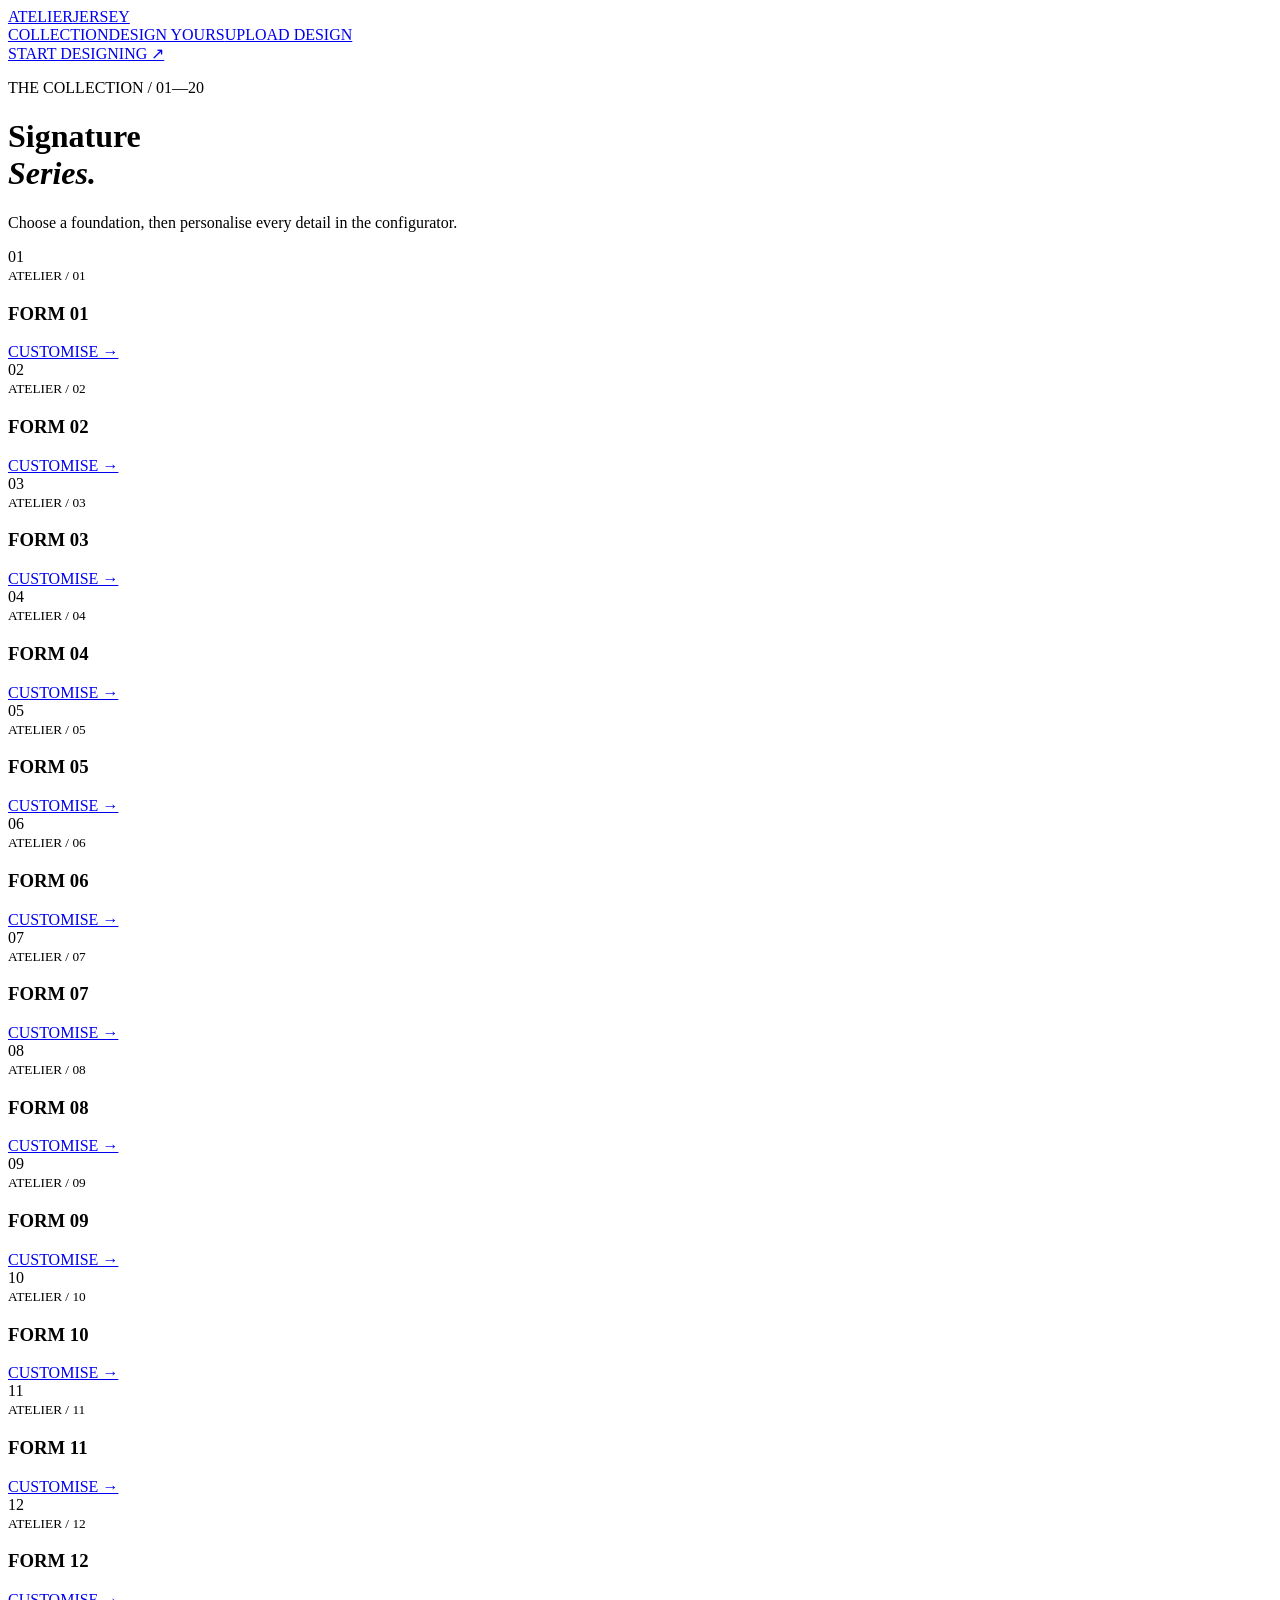
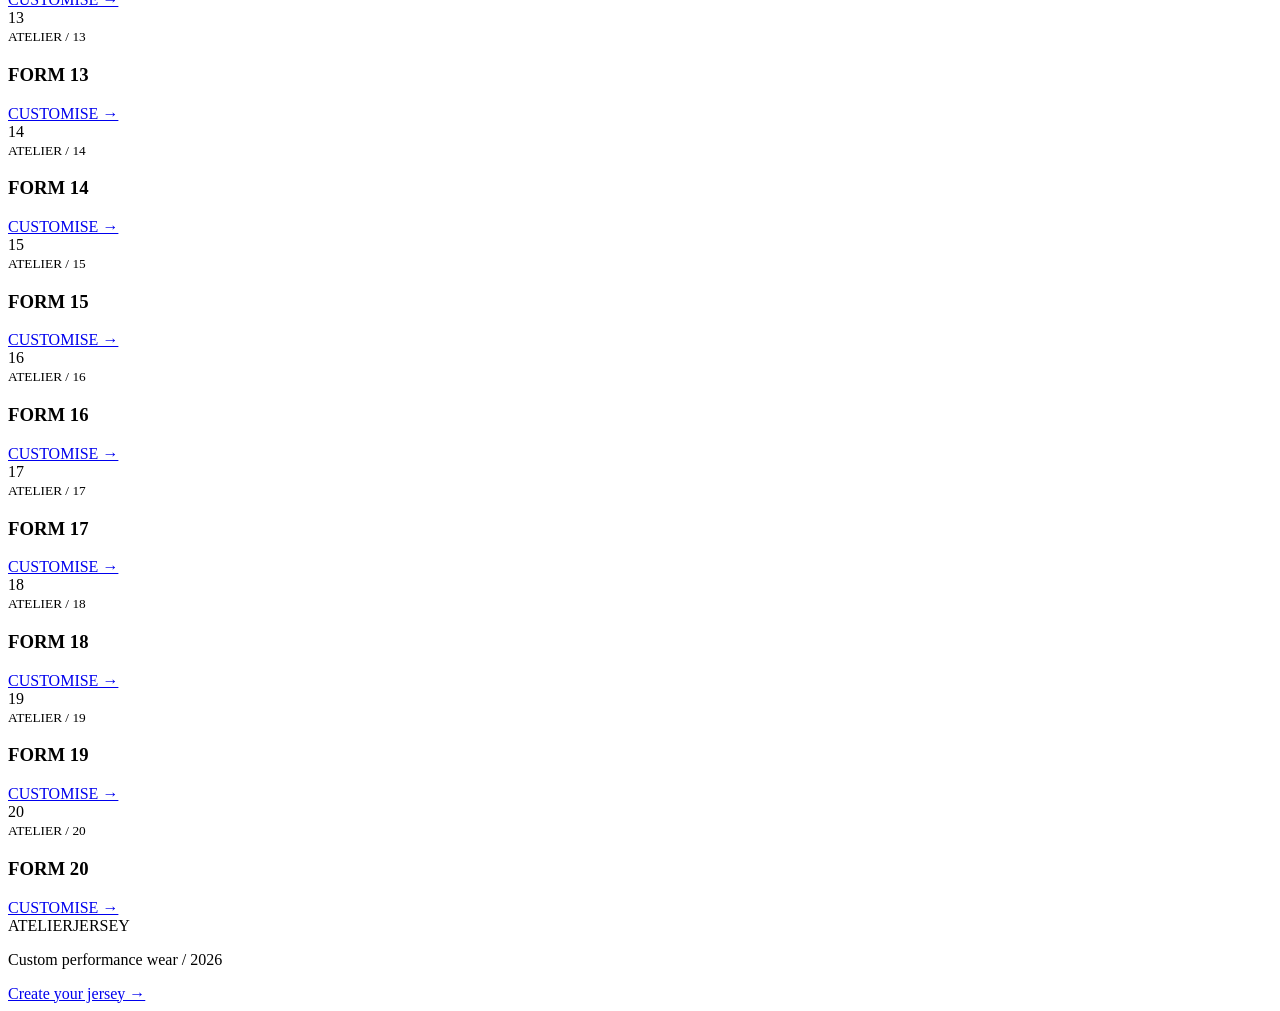
==== collections.html @ f35a15e8 "Add files via upload" ====
<!doctype html>
<html lang="en">
<head>
<meta charset="utf-8"><meta name="viewport" content="width=device-width,initial-scale=1">
<title>Collection — ATELIER JERSEY</title><link rel="stylesheet" href="css/style.css">
</head>
<body>
<header class="nav"><a class="brand" href="index.html">ATELIER<span>JERSEY</span></a><nav><a class="active" href="collections.html">COLLECTION</a><a href="customizer.html">DESIGN YOURS</a><a href="upload.html">UPLOAD DESIGN</a></nav><a class="nav-cta" href="customizer.html">START DESIGNING ↗</a></header>
<main class="page">
  <div class="page-head"><p class="eyebrow">THE COLLECTION / 01—20</p><h1>Signature<br><em>Series.</em></h1><p>Choose a foundation, then personalise every detail in the configurator.</p></div>
  <section class="collection-grid" id="collectionGrid"></section>
</main>
<footer><div>ATELIER<span>JERSEY</span></div><p>Custom performance wear / 2026</p><a href="customizer.html">Create your jersey →</a></footer>
<script src="js/app.js"></script>
<script>
const grid=document.getElementById('collectionGrid');
for(let i=1;i<=20;i++){
  const c=document.createElement('article'); c.className='collection-card';
  c.innerHTML=`<div class="mini-jersey theme-${(i%8)+1}"><span>${String(i).padStart(2,'0')}</span></div>
  <div class="card-meta"><div><small>ATELIER / ${String(i).padStart(2,'0')}</small><h3>FORM ${String(i).padStart(2,'0')}</h3></div><a href="customizer.html?design=${i}">CUSTOMISE →</a></div>`;
  grid.appendChild(c);
}
</script>
</body>
</html>
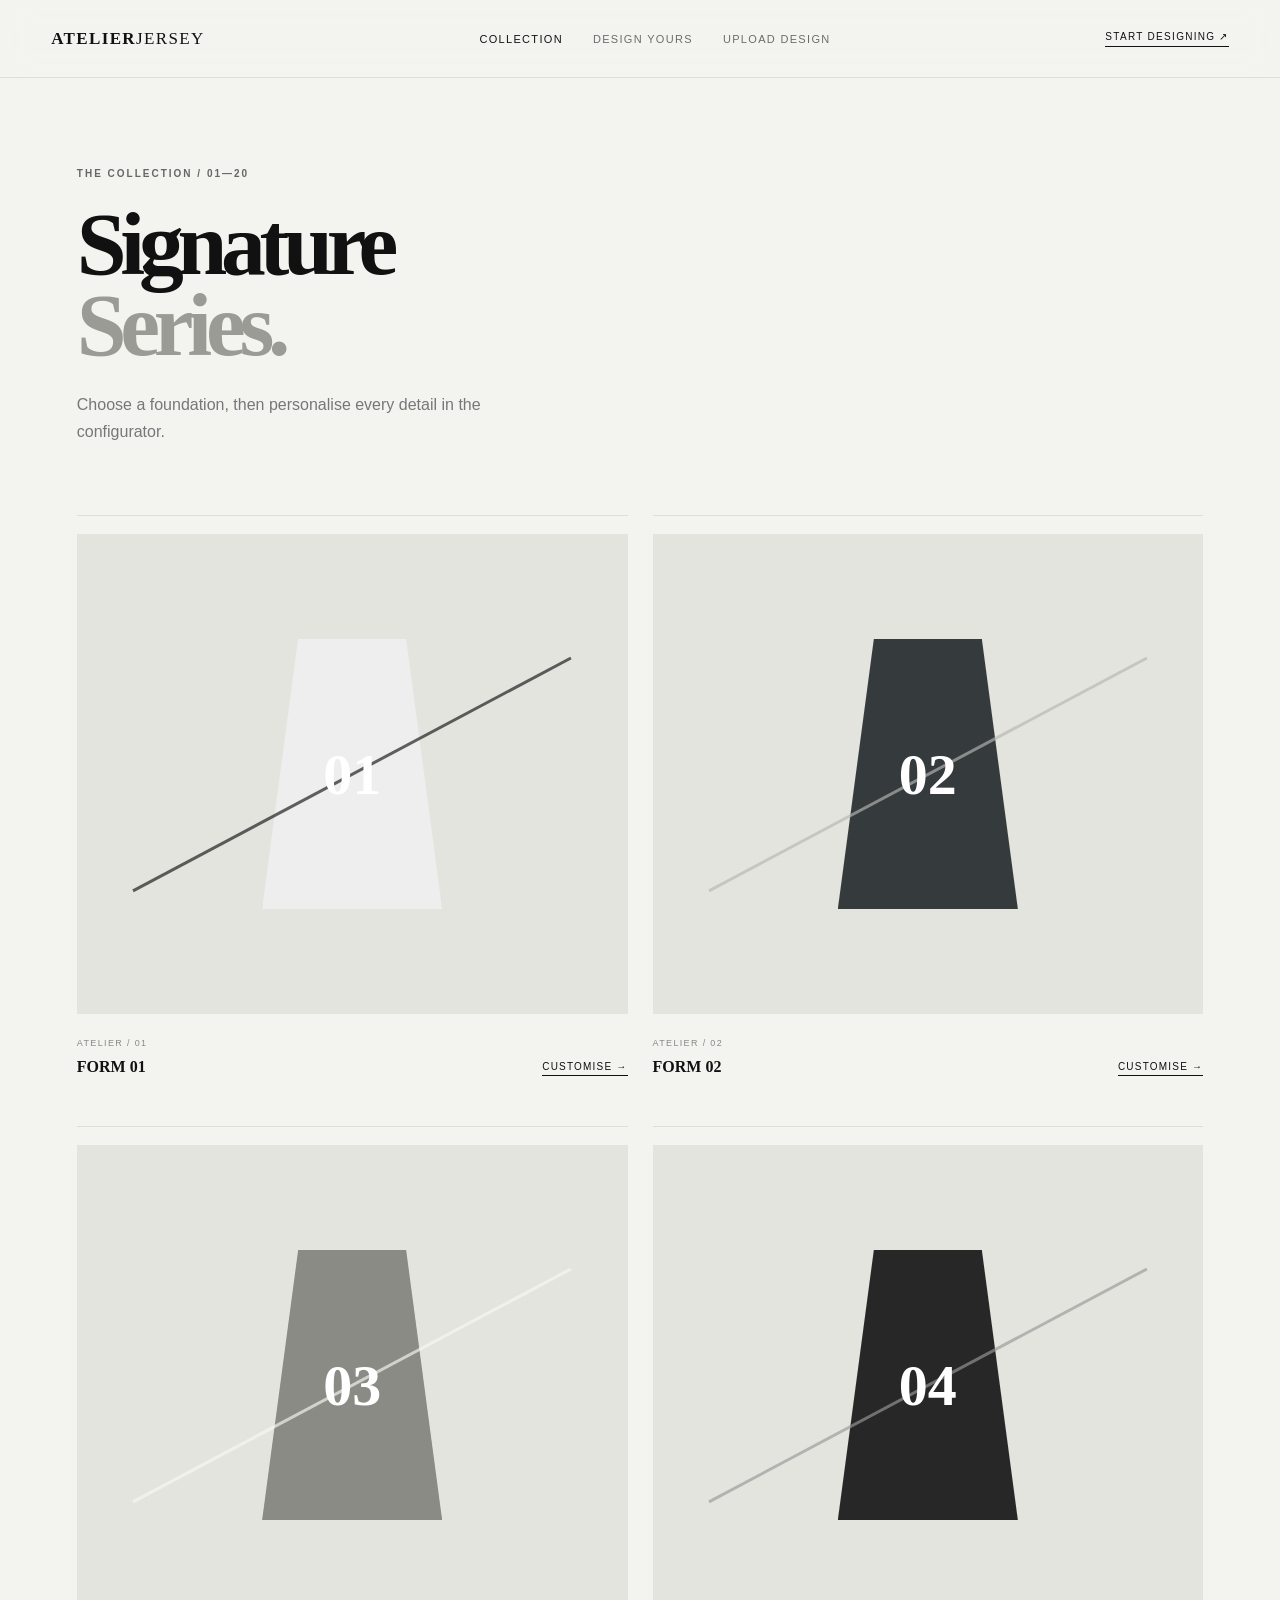
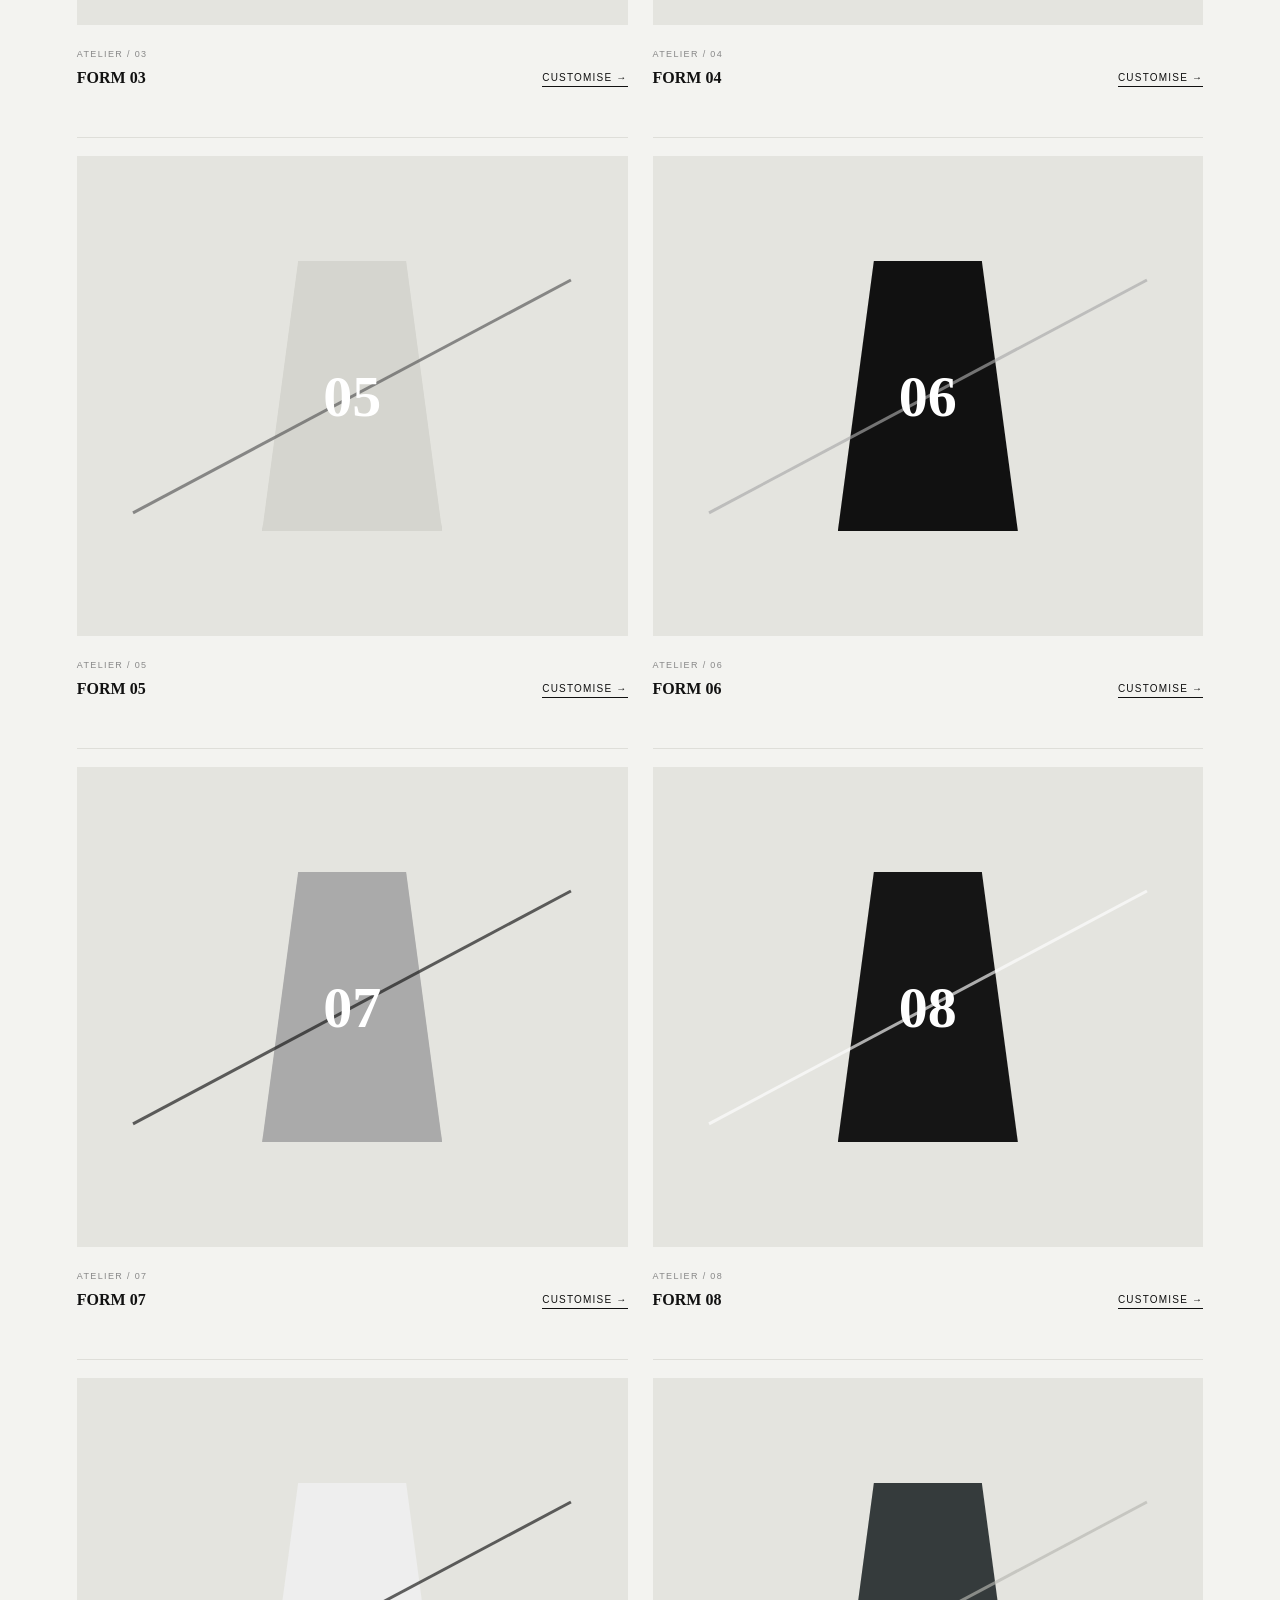
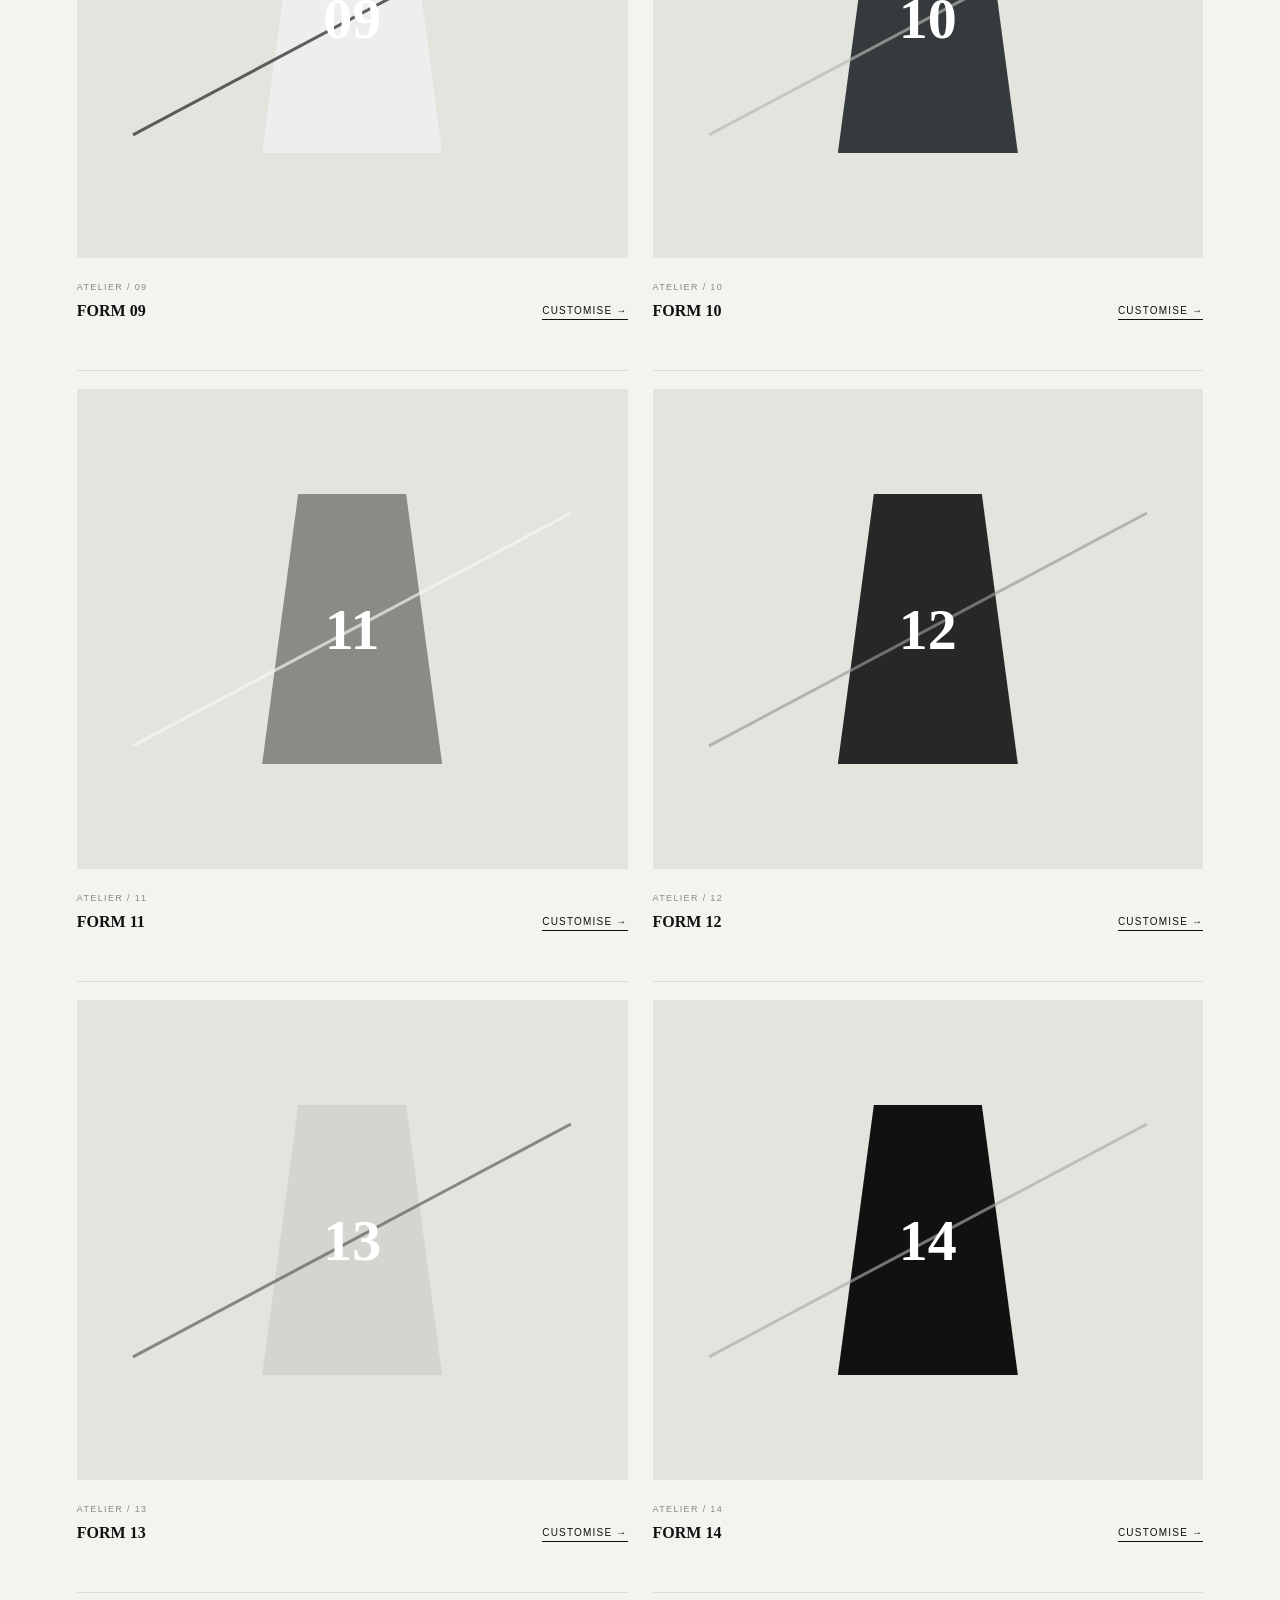
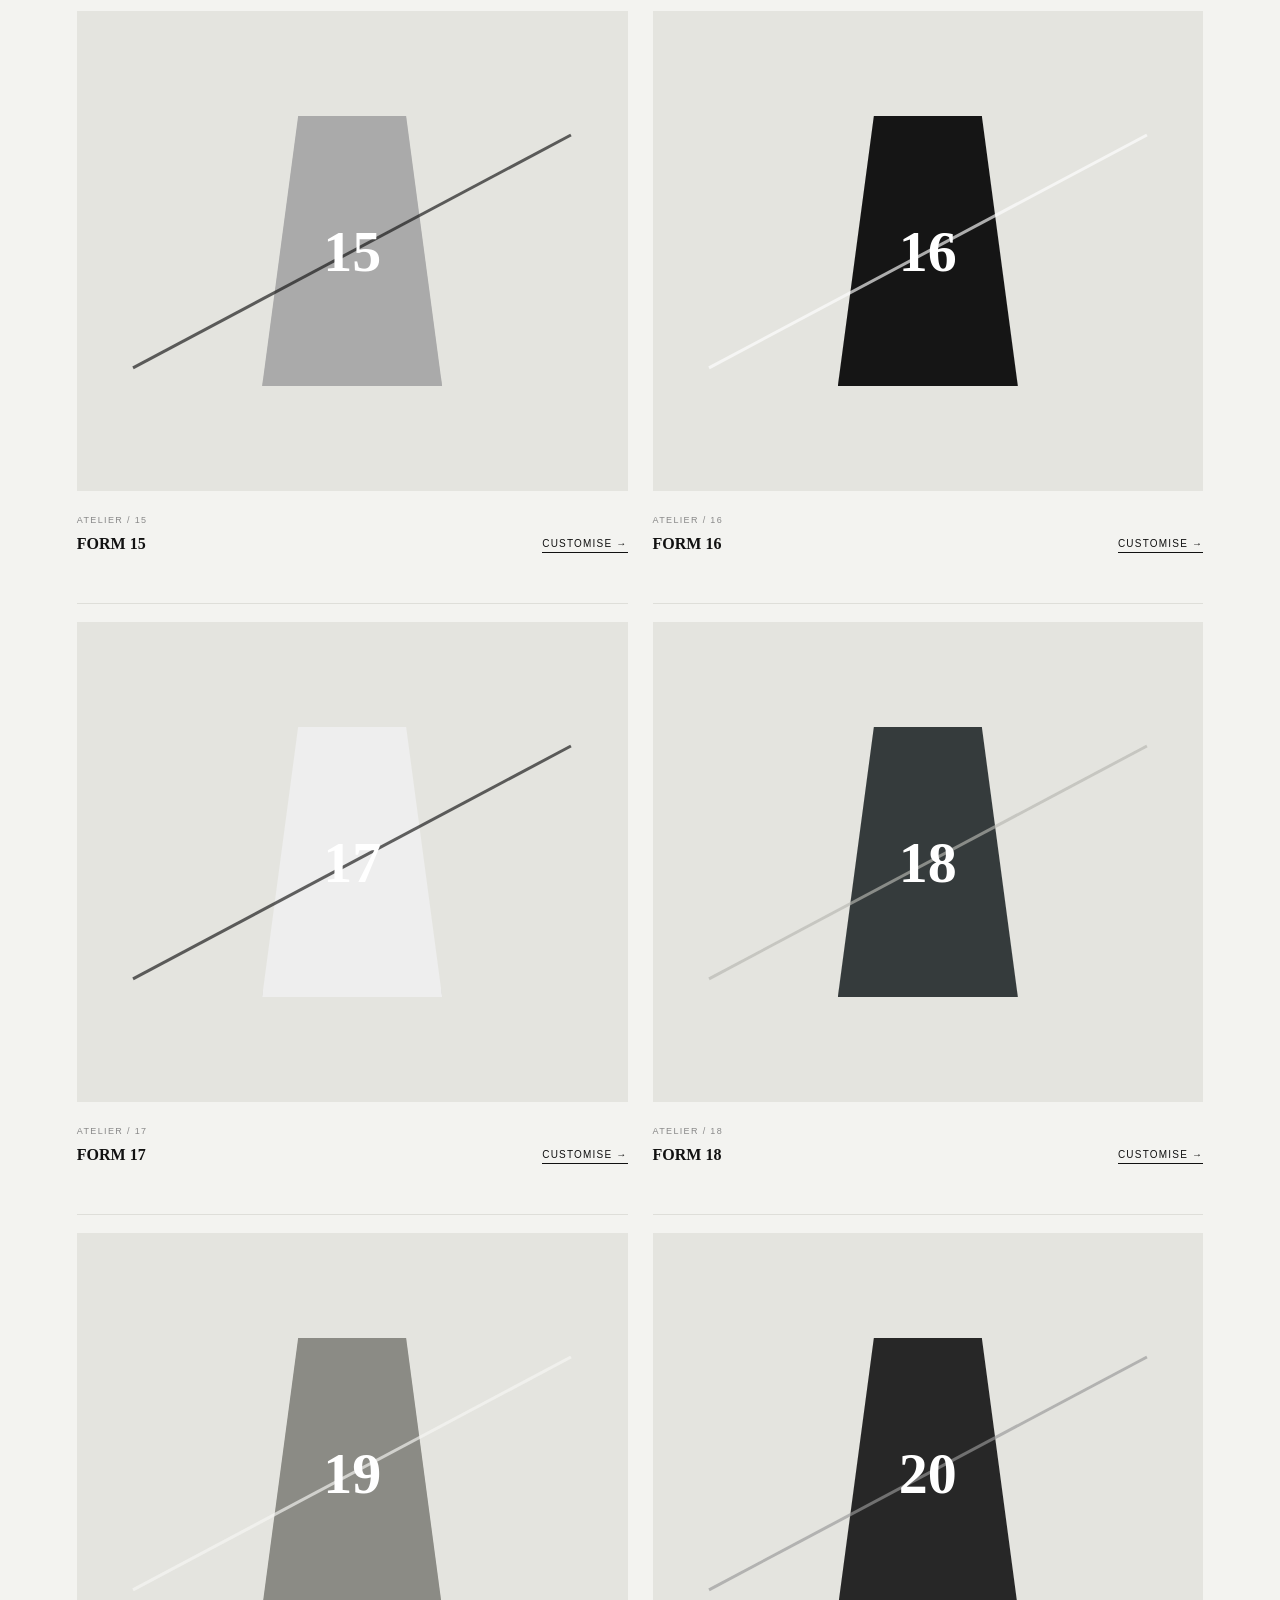
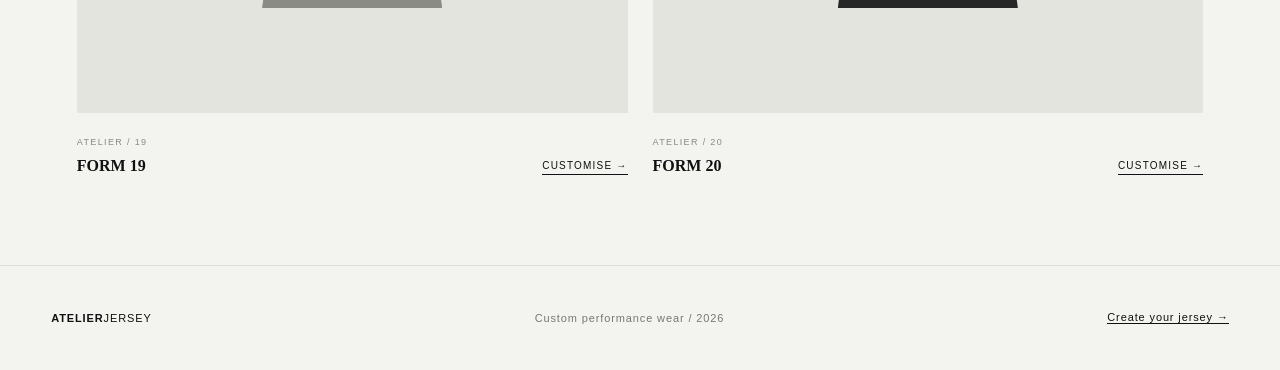
==== commit c4d970e0: "Add files via upload" ====
--- a/collections.html
+++ b/collections.html
@@ -2,7 +2,7 @@
 <html lang="en">
 <head>
 <meta charset="utf-8"><meta name="viewport" content="width=device-width,initial-scale=1">
-<title>Collection — ATELIER JERSEY</title><link rel="stylesheet" href="css/style.css">
+<title>Collection — ATELIER JERSEY</title><link rel="stylesheet" href="style.css">
 </head>
 <body>
 <header class="nav"><a class="brand" href="index.html">ATELIER<span>JERSEY</span></a><nav><a class="active" href="collections.html">COLLECTION</a><a href="customizer.html">DESIGN YOURS</a><a href="upload.html">UPLOAD DESIGN</a></nav><a class="nav-cta" href="customizer.html">START DESIGNING ↗</a></header>
@@ -11,7 +11,7 @@
   <section class="collection-grid" id="collectionGrid"></section>
 </main>
 <footer><div>ATELIER<span>JERSEY</span></div><p>Custom performance wear / 2026</p><a href="customizer.html">Create your jersey →</a></footer>
-<script src="js/app.js"></script>
+<script src="app.js"></script>
 <script>
 const grid=document.getElementById('collectionGrid');
 for(let i=1;i<=20;i++){
--- a/style.css
+++ b/style.css
@@ -0,0 +1,12 @@
+@import url('https://fonts.googleapis.com/css2?family=DM+Sans:wght@400;500;600&family=Manrope:wght@400;500;600;700;800&display=swap');
+:root{--ink:#111;--muted:#777;--line:#deded9;--paper:#f3f3f0;--white:#fff;--soft:#e7e7e2}
+*{box-sizing:border-box}html,body{margin:0;padding:0;background:var(--paper);color:var(--ink);font-family:'DM Sans',sans-serif}a{text-decoration:none;color:inherit}button,input,select,textarea{font:inherit}button{cursor:pointer}
+.nav{height:78px;border-bottom:1px solid var(--line);display:flex;align-items:center;justify-content:space-between;padding:0 4vw;background:rgba(243,243,240,.92);position:sticky;top:0;z-index:20;backdrop-filter:blur(14px)}
+.brand{font:800 17px Manrope;letter-spacing:.08em}.brand span,footer span{font-weight:400}.nav nav{display:flex;gap:30px;font-size:11px;letter-spacing:.12em}.nav nav a{opacity:.6}.nav nav a.active,.nav nav a:hover{opacity:1}.nav-cta{font-size:10px;letter-spacing:.13em;border-bottom:1px solid;padding-bottom:4px}
+.hero{min-height:calc(100vh - 78px);display:grid;grid-template-columns:1fr 1fr;padding:6vw 7vw;gap:4vw;overflow:hidden}.hero-copy{align-self:center}.eyebrow{font-size:10px;letter-spacing:.2em;font-weight:600;margin:0 0 24px;color:#666}.hero h1,.page-head h1{font:800 clamp(54px,7vw,108px)/.91 Manrope;letter-spacing:-.07em;margin:0}.hero h1 em,.page-head h1 em{font-style:normal;color:#9b9b96}.hero-text{max-width:460px;color:#6c6c68;font-size:16px;line-height:1.7;margin:30px 0}.hero-actions{display:flex;align-items:center;gap:26px}.btn{display:inline-flex;justify-content:space-between;align-items:center;gap:30px;padding:17px 22px;border:0;letter-spacing:.12em;font-size:10px;font-weight:700}.btn.dark{background:#111;color:#fff}.btn.light{background:#fff}.text-link{font-size:10px;letter-spacing:.14em;border-bottom:1px solid;padding-bottom:4px}.hero-art{min-height:560px;background:#e7e7e2;position:relative;display:flex;align-items:center;justify-content:center;overflow:hidden}.orb{width:440px;height:440px;border-radius:50%;background:radial-gradient(circle at 40% 35%,#fff,#c8c8c2 55%,#999);position:absolute;filter:blur(1px)}.hero-jersey{width:280px;height:350px;position:relative;z-index:2;filter:drop-shadow(0 30px 25px #0003);transform:perspective(700px) rotateY(-13deg)}.j-body{position:absolute;left:45px;right:45px;top:35px;bottom:0;background:#161616;clip-path:polygon(18% 0,82% 0,100% 100%,0 100%);display:flex;align-items:center;justify-content:center;flex-direction:column}.j-sleeve{position:absolute;top:45px;width:95px;height:125px;background:#242424}.j-sleeve.left{left:0;transform:rotate(24deg) skewY(-10deg)}.j-sleeve.right{right:0;transform:rotate(-24deg) skewY(10deg)}.j-collar{position:absolute;z-index:4;top:28px;left:112px;width:56px;height:35px;border-radius:50%;background:#e6e6e1;border:8px solid #161616}.hero-number{font:800 74px Manrope;color:#eee}.hero-name{font-size:9px;letter-spacing:.3em;color:#aaa}.art-label{position:absolute;bottom:18px;left:20px;font-size:9px;letter-spacing:.15em;color:#666}
+.statement{padding:10vw 7vw}.statement h2{font:700 clamp(34px,4.5vw,65px)/1.05 Manrope;letter-spacing:-.05em;margin:0 0 70px}.feature-grid{display:grid;grid-template-columns:repeat(3,1fr);border-top:1px solid var(--line)}.feature-grid article{padding:25px 35px 20px 0;border-right:1px solid var(--line);margin-right:35px}.feature-grid span{font-size:10px;color:#888}.feature-grid h3{font:700 14px Manrope;letter-spacing:.08em;margin:45px 0 12px}.feature-grid p{font-size:13px;line-height:1.7;color:#777;max-width:260px}.split-banner{margin:0 4vw 4vw;padding:7vw;background:#151515;color:#fff;display:flex;align-items:end;justify-content:space-between}.split-banner h2{font:700 clamp(48px,7vw,100px)/.9 Manrope;letter-spacing:-.07em;margin:0}.split-banner .eyebrow{color:#999}
+footer{border-top:1px solid var(--line);padding:35px 4vw;display:flex;justify-content:space-between;align-items:center;font-size:11px;color:#777;letter-spacing:.08em}footer div{color:#111;font-weight:800}footer a{color:#111;border-bottom:1px solid}
+.page{padding:7vw 6vw}.page.narrow{max-width:1050px;margin:auto}.page-head{max-width:800px;margin-bottom:70px}.page-head>p:last-child{max-width:480px;color:#777;line-height:1.7;margin-top:25px}.collection-grid{display:grid;grid-template-columns:repeat(2,1fr);gap:50px 25px}.collection-card{border-top:1px solid var(--line);padding-top:18px}.mini-jersey{height:480px;display:flex;align-items:center;justify-content:center;position:relative;overflow:hidden;background:#e4e4df}.mini-jersey:before{content:"";width:180px;height:270px;background:var(--j,#222);clip-path:polygon(20% 0,80% 0,100% 100%,0 100%);box-shadow:0 25px 35px #0003}.mini-jersey:after{content:"";position:absolute;width:90%;height:3px;background:var(--a,#fff);transform:rotate(-28deg);opacity:.65}.mini-jersey span{position:absolute;z-index:2;font:800 58px Manrope;color:#fff}.theme-1{--j:#151515;--a:#fff}.theme-2{--j:#eee;--a:#111}.theme-3{--j:#353b3c;--a:#b7b7b1}.theme-4{--j:#8b8b85;--a:#f7f7f4}.theme-5{--j:#272727;--a:#999}.theme-6{--j:#d5d5cf;--a:#555}.theme-7{--j:#111;--a:#aaa}.theme-8{--j:#aaa;--a:#111}.card-meta{display:flex;justify-content:space-between;align-items:end;padding-top:18px}.card-meta small{font-size:9px;letter-spacing:.15em;color:#888}.card-meta h3{margin:8px 0 0;font:700 16px Manrope}.card-meta a{font-size:10px;letter-spacing:.12em;border-bottom:1px solid;padding-bottom:3px}
+.upload-box{background:#fff;padding:35px;border:1px solid var(--line)}.dropzone{min-height:330px;border:1px dashed #aaa;display:flex;flex-direction:column;align-items:center;justify-content:center;gap:12px;position:relative;overflow:hidden}.dropzone input{display:none}.upload-icon{font-size:40px;font-weight:200}.dropzone strong{font:700 11px Manrope;letter-spacing:.13em}.dropzone small{color:#999}.dropzone img{max-height:260px;max-width:80%;object-fit:contain}.two-col{display:grid;grid-template-columns:1fr 1fr;gap:20px}.upload-box label:not(.dropzone),.panel label{display:flex;flex-direction:column;gap:8px;font-size:9px;letter-spacing:.13em;font-weight:700;margin-top:22px}.upload-box input,.upload-box textarea,.panel input,.panel select{border:1px solid var(--line);background:#f7f7f4;padding:14px;outline:0;font-size:12px;letter-spacing:0;font-weight:400}.upload-box textarea{resize:vertical}.upload-box .full{margin-top:24px}
+.studio-body{height:100vh;overflow:hidden}.studio-nav{position:relative}.studio-title{font-size:10px;letter-spacing:.16em}.studio-title span{color:#999}.studio{height:calc(100vh - 78px);display:grid;grid-template-columns:280px 1fr 300px}.panel{background:#f7f7f4;padding:24px;overflow:auto}.left-panel{border-right:1px solid var(--line)}.right-panel{border-left:1px solid var(--line)}.panel-head{display:flex;gap:12px;align-items:baseline;border-bottom:1px solid var(--line);padding-bottom:14px}.panel-head span{font-size:9px;color:#999}.panel-head h2{font:700 11px Manrope;letter-spacing:.14em;margin:0}.panel-head.second{margin-top:30px}.colour-title{font-size:9px;letter-spacing:.13em;font-weight:700;margin-top:28px}.colour-grid{display:grid;grid-template-columns:repeat(5,1fr);gap:7px;margin-top:12px}.colour-grid button{width:100%;aspect-ratio:1;border:1px solid #ccc}.swatch-row{display:grid;grid-template-columns:1fr 1fr;gap:10px}.swatch-row label{font-size:9px;margin-top:18px}.swatch-row input{padding:0;width:100%;height:35px}.viewer{position:relative;background:#e9e9e5;display:flex;flex-direction:column}.viewer-top,.viewer-bottom{display:flex;justify-content:space-between;padding:18px 25px;font-size:9px;letter-spacing:.13em;color:#777}.jersey-stage{flex:1;display:flex;align-items:center;justify-content:center;position:relative;perspective:1000px;overflow:hidden;touch-action:none}.jersey3d{width:330px;height:450px;position:relative;transform-style:preserve-3d;transition:transform .12s linear;cursor:grab}.jersey3d:active{cursor:grabbing}.jersey-front,.jersey-back{position:absolute;inset:0;backface-visibility:hidden}.jersey-front{background:var(--primary,#111);clip-path:polygon(19% 0,81% 0,100% 100%,0 100%);box-shadow:0 30px 35px #0002}.jersey-back{background:var(--primary,#111);clip-path:polygon(19% 0,81% 0,100% 100%,0 100%);transform:rotateY(180deg);box-shadow:0 30px 35px #0002}.sleeve{position:absolute;top:20px;width:115px;height:150px;background:var(--primary,#111);z-index:-1}.sleeve-l{left:-60px;transform:rotate(24deg) skewY(-8deg)}.sleeve-r{right:-60px;transform:rotate(-24deg) skewY(8deg)}.collar{position:absolute;top:0;left:128px;width:74px;height:46px;background:var(--secondary,#eee);border-radius:0 0 50% 50%;border:11px solid var(--primary,#111);z-index:4}.graphic{position:absolute;inset:0;opacity:.75;background-image:var(--pattern);background-size:cover;mix-blend-mode:screen}.crest{position:absolute;left:72px;top:95px;width:62px;height:62px;border:1px solid #fff8;color:#fff;display:flex;align-items:center;justify-content:center;text-align:center;font:700 7px Manrope;letter-spacing:.08em;z-index:5;background:#0002;overflow:hidden}.crest img{width:100%;height:100%;object-fit:contain}.player-name,.front-logo,.back-name{position:absolute;z-index:5;color:#fff;letter-spacing:.18em;font:700 10px Manrope}.player-name{top:112px;left:0;right:0;text-align:center}.player-number{position:absolute;z-index:5;top:140px;left:0;right:0;text-align:center;color:#fff;font:800 90px Manrope;letter-spacing:-.08em}.front-logo{bottom:24px;left:0;right:0;text-align:center;color:#aaa;font-size:8px}.back-number{position:absolute;top:125px;left:0;right:0;text-align:center;color:#fff;font:800 100px Manrope}.back-name{top:105px;left:0;right:0;text-align:center}.drag-hint{position:absolute;bottom:30px;left:30px;font:700 10px Manrope;color:#aaa;letter-spacing:.2em}.viewer-bottom button{border:0;background:none;font-size:9px;letter-spacing:.12em;color:#555}.size-grid{display:grid;grid-template-columns:repeat(3,1fr);gap:6px;margin-top:15px}.size-grid button{background:#fff;border:1px solid var(--line);padding:11px;font-size:10px}.size-grid button.selected{background:#111;color:#fff}.quantity{display:flex;align-items:center;gap:20px;margin-top:15px}.quantity button{border:1px solid var(--line);background:#fff;width:32px;height:32px}.quantity strong{font:700 12px Manrope}.summary{border-top:1px solid var(--line);margin-top:25px;padding-top:20px}.summary>div{display:flex;justify-content:space-between;align-items:end;margin-bottom:15px}.summary span{font-size:9px;color:#888;letter-spacing:.1em}.summary strong{font:700 20px Manrope}.logo-preview{width:80px;height:80px;border:1px dashed #aaa;display:flex;align-items:center;justify-content:center;text-align:center;font-size:8px;color:#999;margin-top:10px;overflow:hidden}.logo-preview img{width:100%;height:100%;object-fit:contain}.mobile-tabs{display:none}
+@media(max-width:900px){.nav{padding:0 20px}.nav nav{display:none}.nav-cta{font-size:9px}.hero{grid-template-columns:1fr;padding:50px 22px}.hero-art{min-height:470px}.statement{padding:70px 22px}.feature-grid{grid-template-columns:1fr}.feature-grid article{border-right:0;border-bottom:1px solid var(--line);margin:0}.split-banner{margin:0 0 20px;padding:60px 22px;display:block}.split-banner .btn{margin-top:35px}.collection-grid{grid-template-columns:1fr}.page{padding:60px 22px}.two-col{grid-template-columns:1fr}.studio-body{height:auto;overflow:auto}.studio{height:auto;display:block}.viewer{height:650px}.panel{display:none}.mobile-tabs{position:fixed;bottom:0;left:0;right:0;display:flex;z-index:50;background:#111}.mobile-tabs button{flex:1;border:0;background:#111;color:#fff;padding:17px;font-size:10px;letter-spacing:.12em}.panel.open{display:block;position:fixed;z-index:40;left:0;right:0;bottom:50px;top:78px}.studio-title{display:none}footer{gap:12px;flex-wrap:wrap}}
